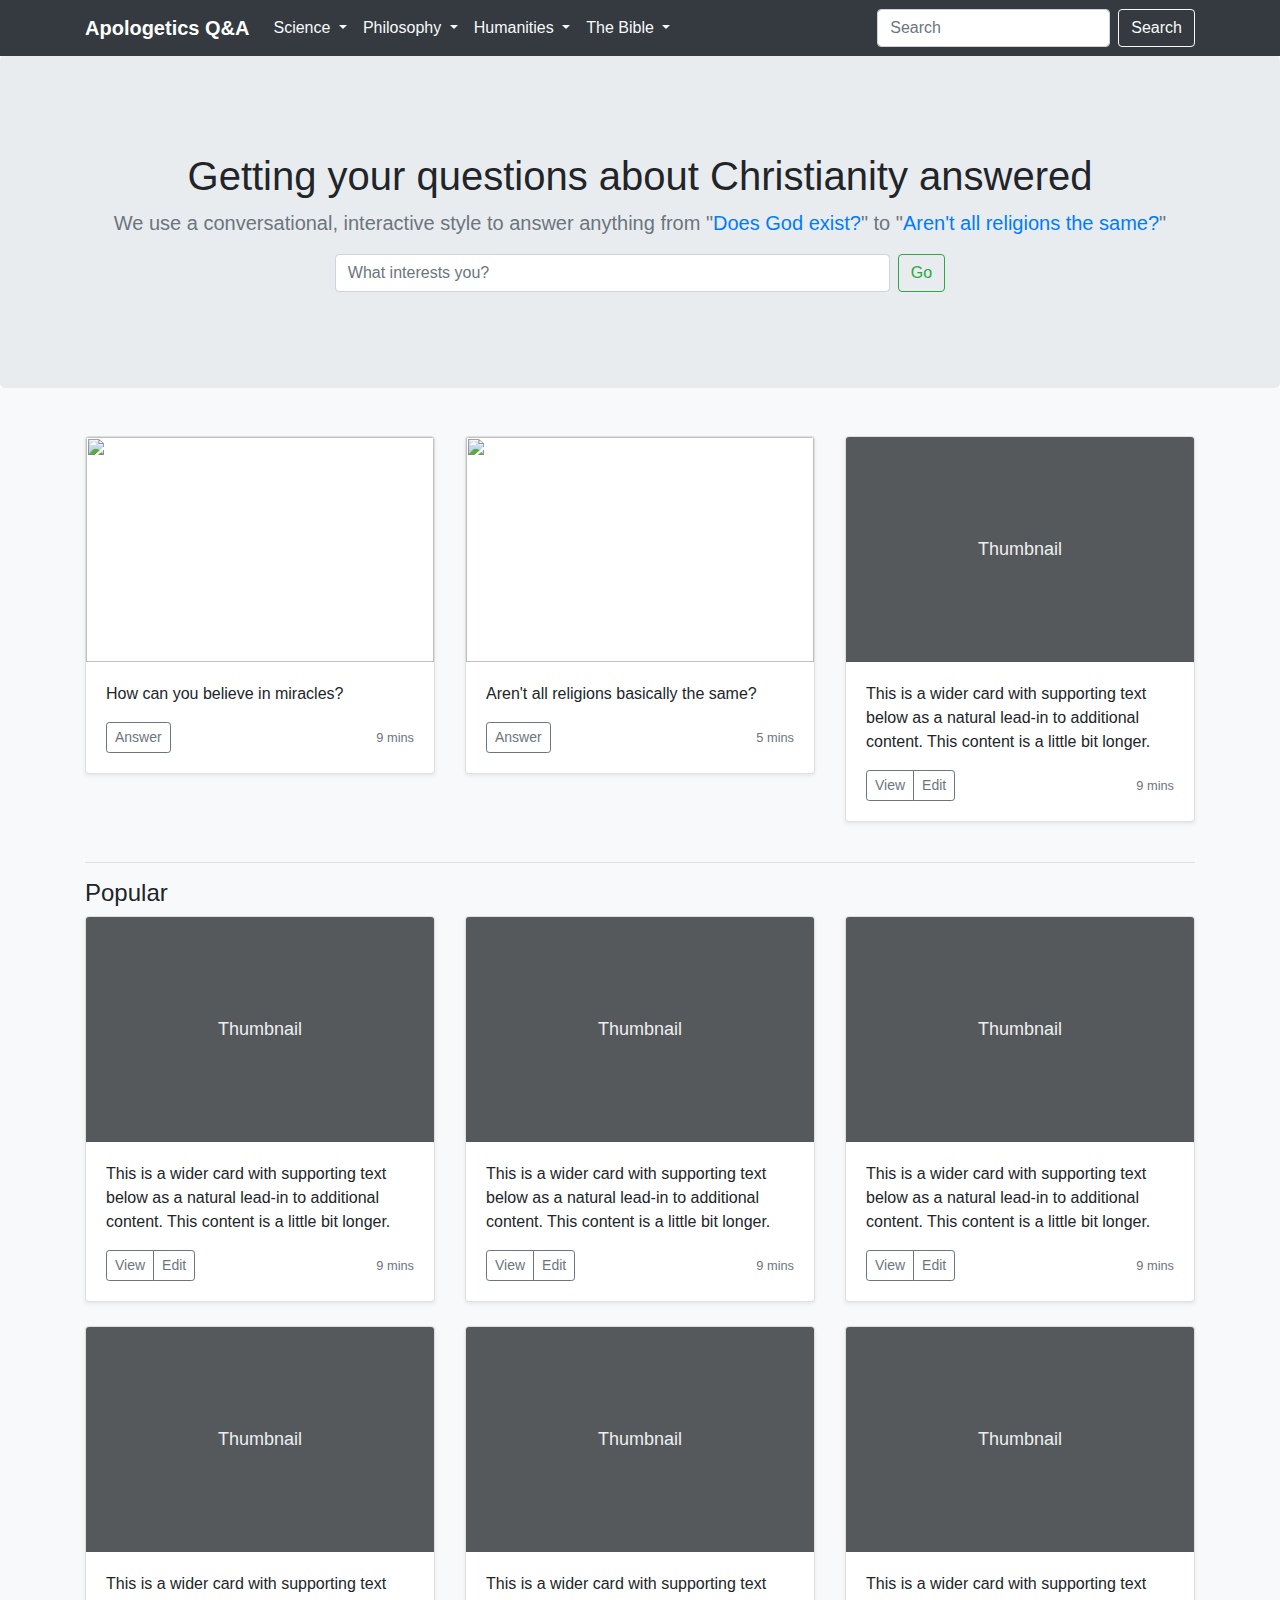
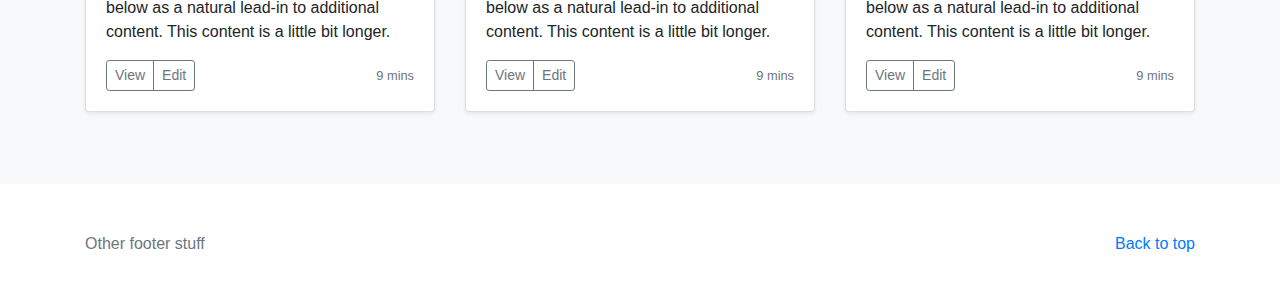
==== index.html @ 5229cbab "Initial commit of sample site" ====
<!doctype html>
<html lang="en">
  <head>
    <meta charset="utf-8">
    <meta name="viewport" content="width=device-width, initial-scale=1, shrink-to-fit=no">
    <meta name="description" content="">
    <title>Apologetics Q&A</title>

    <!-- Bootstrap stuff -->
    <link rel="stylesheet" href="https://stackpath.bootstrapcdn.com/bootstrap/4.5.2/css/bootstrap.min.css" integrity="sha384-JcKb8q3iqJ61gNV9KGb8thSsNjpSL0n8PARn9HuZOnIxN0hoP+VmmDGMN5t9UJ0Z" crossorigin="anonymous">
    <script src="https://code.jquery.com/jquery-3.5.1.slim.min.js" integrity="sha384-DfXdz2htPH0lsSSs5nCTpuj/zy4C+OGpamoFVy38MVBnE+IbbVYUew+OrCXaRkfj" crossorigin="anonymous"></script>
    <script src="https://cdn.jsdelivr.net/npm/popper.js@1.16.1/dist/umd/popper.min.js" integrity="sha384-9/reFTGAW83EW2RDu2S0VKaIzap3H66lZH81PoYlFhbGU+6BZp6G7niu735Sk7lN" crossorigin="anonymous"></script>
    <script src="https://stackpath.bootstrapcdn.com/bootstrap/4.5.2/js/bootstrap.min.js" integrity="sha384-B4gt1jrGC7Jh4AgTPSdUtOBvfO8shuf57BaghqFfPlYxofvL8/KUEfYiJOMMV+rV" crossorigin="anonymous"></script>

    <!-- Custom styles for this template -->
    <link href="styles.css" rel="stylesheet">
  </head>
  <body>
    <header>

      <div class="navbar navbar-expand-lg navbar-dark bg-dark shadow-sm">
        <div class="container d-flex justify-content-between">
          <a href="#" class="navbar-brand d-flex align-items-center">
            <strong>Apologetics Q&A</strong>
          </a>
					<button class="navbar-toggler" type="button" data-toggle="collapse" data-target="#navbarSupportedContent" aria-controls="navbarSupportedContent" aria-expanded="false" aria-label="Toggle navigation">
						<span class="navbar-toggler-icon"></span>
					</button>

					<div class="collapse navbar-collapse" id="navbarSupportedContent">
						<ul class="navbar-nav mr-auto">
							<li class="nav-item dropdown">
								<a class="nav-link dropdown-toggle text-light" href="#" id="navbarDropdown" role="button" data-toggle="dropdown" aria-haspopup="true" aria-expanded="false">
									Science
								</a>
								<div class="dropdown-menu" aria-labelledby="navbarDropdown">
									<a class="dropdown-item" href="#">How can you know a God that you can't detect through the 5 sense?</a>
									<a class="dropdown-item" href="#">Isn't God just a god of the gaps to fill what science hasn't figured out yet?</a>
									<a class="dropdown-item" href="miracles.html">How can you believe in miracles?</a>
								</div>
							</li>

							<li class="nav-item dropdown">
								<a class="nav-link dropdown-toggle text-light" href="#" id="navbarDropdown" role="button" data-toggle="dropdown" aria-haspopup="true" aria-expanded="false">
									Philosophy
								</a>
								<div class="dropdown-menu" aria-labelledby="navbarDropdown">
									<a class="dropdown-item" href="#">What is the Kalam Cosmological argument for the existence of God?</a>
									<a class="dropdown-item" href="#">If God made everything, who made God?</a>
									<a class="dropdown-item" href="#">Aren't all relgions basically the same?</a>
								</div>
							</li>

							<li class="nav-item dropdown">
								<a class="nav-link dropdown-toggle text-light" href="#" id="navbarDropdown" role="button" data-toggle="dropdown" aria-haspopup="true" aria-expanded="false">
									Humanities
								</a>
								<div class="dropdown-menu" aria-labelledby="navbarDropdown">
									<a class="dropdown-item" href="#">Aren't all relgions basically the same?</a>
								</div>
							</li>

							<li class="nav-item dropdown">
								<a class="nav-link dropdown-toggle text-light" href="#" id="navbarDropdown" role="button" data-toggle="dropdown" aria-haspopup="true" aria-expanded="false">
									The Bible
								</a>
								<div class="dropdown-menu" aria-labelledby="navbarDropdown">
									<a class="dropdown-item" href="#">Aren't all relgions basically the same?</a>
								</div>
							</li>

						</ul>
						<form class="form-inline my-2 my-lg-0">
							<input class="form-control mr-sm-2" type="search" placeholder="Search" aria-label="Search">
							<button class="btn btn-outline-light my-2 my-sm-0" type="submit">Search</button>
						</form>
					</div>

        </div>
      </div>

    </header>

<main role="main">

  <section class="jumbotron text-center position-relative">
    <div class="container">
      <h1>Getting your questions about Christianity answered</h1>
      <p class="lead text-muted">
        We use a conversational, interactive style to answer anything from
        "<a href="#">Does God exist?</a>" to "<a href="#">Aren't all religions the same?</a>"
      </p>
      <p>
        <form class="d-flex justify-content-center form-inline mx-auto">
          <input class="form-control mr-sm-2 w-50" type="search" placeholder="What interests you?" aria-label="Search">
          <button class="btn btn-outline-success my-2 my-sm-0" type="submit">Go</button>
        </form>
      </p>
    </div>
  </section>

  <div class="album py-5 bg-light">
    <div class="container">

      <div class="row">
        <div class="col-md-4">
          <div class="card mb-4 shadow-sm">
            <img class="card-img-top" width="100%" height="225" role="img" src="Miracles-splash.png" />

            <div class="card-body">
              <p class="card-text">How can you believe in miracles?</p>
              <div class="d-flex justify-content-between align-items-center">
                <button type="button" class="btn btn-sm btn-outline-secondary">Answer</button>
                <small class="text-muted">9 mins</small>
              </div>
            </div>
          </div>
        </div>

        <div class="col-md-4">
          <div class="card mb-4 shadow-sm">
            <img class="card-img-top" width="100%" height="225" role="img" src="All-religions-the-same-splash.png" />

            <div class="card-body">
              <p class="card-text">Aren't all religions basically the same?</p>
              <div class="d-flex justify-content-between align-items-center">
                <button type="button" class="btn btn-sm btn-outline-secondary">Answer</button>
                <small class="text-muted">5 mins</small>
              </div>
            </div>
          </div>
        </div>

        <div class="col-md-4">
          <div class="card mb-4 shadow-sm">
            <svg class="bd-placeholder-img card-img-top" width="100%" height="225" xmlns="http://www.w3.org/2000/svg" preserveAspectRatio="xMidYMid slice" focusable="false" role="img" aria-label="Placeholder: Thumbnail"><title>Placeholder</title><rect width="100%" height="100%" fill="#55595c"/><text x="50%" y="50%" fill="#eceeef" dy=".3em">Thumbnail</text></svg>
            <div class="card-body">
              <p class="card-text">This is a wider card with supporting text below as a natural lead-in to additional content. This content is a little bit longer.</p>
              <div class="d-flex justify-content-between align-items-center">
                <div class="btn-group">
                  <button type="button" class="btn btn-sm btn-outline-secondary">View</button>
                  <button type="button" class="btn btn-sm btn-outline-secondary">Edit</button>
                </div>
                <small class="text-muted">9 mins</small>
              </div>
            </div>
          </div>
        </div>

        <div class="col-md-12">
          <hr />
          <h4>Popular</h4>
        </div>

        <div class="col-md-4">
          <div class="card mb-4 shadow-sm">
            <svg class="bd-placeholder-img card-img-top" width="100%" height="225" xmlns="http://www.w3.org/2000/svg" preserveAspectRatio="xMidYMid slice" focusable="false" role="img" aria-label="Placeholder: Thumbnail"><title>Placeholder</title><rect width="100%" height="100%" fill="#55595c"/><text x="50%" y="50%" fill="#eceeef" dy=".3em">Thumbnail</text></svg>
            <div class="card-body">
              <p class="card-text">This is a wider card with supporting text below as a natural lead-in to additional content. This content is a little bit longer.</p>
              <div class="d-flex justify-content-between align-items-center">
                <div class="btn-group">
                  <button type="button" class="btn btn-sm btn-outline-secondary">View</button>
                  <button type="button" class="btn btn-sm btn-outline-secondary">Edit</button>
                </div>
                <small class="text-muted">9 mins</small>
              </div>
            </div>
          </div>
        </div>
        <div class="col-md-4">
          <div class="card mb-4 shadow-sm">
            <svg class="bd-placeholder-img card-img-top" width="100%" height="225" xmlns="http://www.w3.org/2000/svg" preserveAspectRatio="xMidYMid slice" focusable="false" role="img" aria-label="Placeholder: Thumbnail"><title>Placeholder</title><rect width="100%" height="100%" fill="#55595c"/><text x="50%" y="50%" fill="#eceeef" dy=".3em">Thumbnail</text></svg>
            <div class="card-body">
              <p class="card-text">This is a wider card with supporting text below as a natural lead-in to additional content. This content is a little bit longer.</p>
              <div class="d-flex justify-content-between align-items-center">
                <div class="btn-group">
                  <button type="button" class="btn btn-sm btn-outline-secondary">View</button>
                  <button type="button" class="btn btn-sm btn-outline-secondary">Edit</button>
                </div>
                <small class="text-muted">9 mins</small>
              </div>
            </div>
          </div>
        </div>
        <div class="col-md-4">
          <div class="card mb-4 shadow-sm">
            <svg class="bd-placeholder-img card-img-top" width="100%" height="225" xmlns="http://www.w3.org/2000/svg" preserveAspectRatio="xMidYMid slice" focusable="false" role="img" aria-label="Placeholder: Thumbnail"><title>Placeholder</title><rect width="100%" height="100%" fill="#55595c"/><text x="50%" y="50%" fill="#eceeef" dy=".3em">Thumbnail</text></svg>
            <div class="card-body">
              <p class="card-text">This is a wider card with supporting text below as a natural lead-in to additional content. This content is a little bit longer.</p>
              <div class="d-flex justify-content-between align-items-center">
                <div class="btn-group">
                  <button type="button" class="btn btn-sm btn-outline-secondary">View</button>
                  <button type="button" class="btn btn-sm btn-outline-secondary">Edit</button>
                </div>
                <small class="text-muted">9 mins</small>
              </div>
            </div>
          </div>
        </div>

        <div class="col-md-4">
          <div class="card mb-4 shadow-sm">
            <svg class="bd-placeholder-img card-img-top" width="100%" height="225" xmlns="http://www.w3.org/2000/svg" preserveAspectRatio="xMidYMid slice" focusable="false" role="img" aria-label="Placeholder: Thumbnail"><title>Placeholder</title><rect width="100%" height="100%" fill="#55595c"/><text x="50%" y="50%" fill="#eceeef" dy=".3em">Thumbnail</text></svg>
            <div class="card-body">
              <p class="card-text">This is a wider card with supporting text below as a natural lead-in to additional content. This content is a little bit longer.</p>
              <div class="d-flex justify-content-between align-items-center">
                <div class="btn-group">
                  <button type="button" class="btn btn-sm btn-outline-secondary">View</button>
                  <button type="button" class="btn btn-sm btn-outline-secondary">Edit</button>
                </div>
                <small class="text-muted">9 mins</small>
              </div>
            </div>
          </div>
        </div>
        <div class="col-md-4">
          <div class="card mb-4 shadow-sm">
            <svg class="bd-placeholder-img card-img-top" width="100%" height="225" xmlns="http://www.w3.org/2000/svg" preserveAspectRatio="xMidYMid slice" focusable="false" role="img" aria-label="Placeholder: Thumbnail"><title>Placeholder</title><rect width="100%" height="100%" fill="#55595c"/><text x="50%" y="50%" fill="#eceeef" dy=".3em">Thumbnail</text></svg>
            <div class="card-body">
              <p class="card-text">This is a wider card with supporting text below as a natural lead-in to additional content. This content is a little bit longer.</p>
              <div class="d-flex justify-content-between align-items-center">
                <div class="btn-group">
                  <button type="button" class="btn btn-sm btn-outline-secondary">View</button>
                  <button type="button" class="btn btn-sm btn-outline-secondary">Edit</button>
                </div>
                <small class="text-muted">9 mins</small>
              </div>
            </div>
          </div>
        </div>
        <div class="col-md-4">
          <div class="card mb-4 shadow-sm">
            <svg class="bd-placeholder-img card-img-top" width="100%" height="225" xmlns="http://www.w3.org/2000/svg" preserveAspectRatio="xMidYMid slice" focusable="false" role="img" aria-label="Placeholder: Thumbnail"><title>Placeholder</title><rect width="100%" height="100%" fill="#55595c"/><text x="50%" y="50%" fill="#eceeef" dy=".3em">Thumbnail</text></svg>
            <div class="card-body">
              <p class="card-text">This is a wider card with supporting text below as a natural lead-in to additional content. This content is a little bit longer.</p>
              <div class="d-flex justify-content-between align-items-center">
                <div class="btn-group">
                  <button type="button" class="btn btn-sm btn-outline-secondary">View</button>
                  <button type="button" class="btn btn-sm btn-outline-secondary">Edit</button>
                </div>
                <small class="text-muted">9 mins</small>
              </div>
            </div>
          </div>
        </div>
      </div>
    </div>
  </div>

</main>

<footer class="text-muted">
  <div class="container">
    <p class="float-right">
      <a href="#">Back to top</a>
    </p>
    <p>Other footer stuff</p>
  </div>
</footer>
</html>
---- styles.css ----
#titleVideo {
  object-fit: cover;
  width: 100%;
  top: 0;
  left: 0;
  z-index: -100;
  overflow: hidden;
  opacity: 0.4;
}

.question-content {
  padding: 1.25rem;
}

.bd-placeholder-img {
  font-size: 1.125rem;
  text-anchor: middle;
  -webkit-user-select: none;
  -moz-user-select: none;
  -ms-user-select: none;
  user-select: none;
}

@media (min-width: 768px) {
  .bd-placeholder-img-lg {
    font-size: 3.5rem;
  }
}

body {
  background: url("https://images.unsplash.com/photo-1561502185-19e305e55207?ixlib=rb-1.2.1&ixid=eyJhcHBfaWQiOjEyMDd9&auto=format&fit=crop&w=1950&q=80") no-repeat center center fixed;
  background-size: cover;
}

.jumbotron {
  padding-top: 3rem;
  padding-bottom: 3rem;
  margin-bottom: 0;
  background-image: url("https://images.unsplash.com/photo-1561502185-19e305e55207?ixlib=rb-1.2.1&ixid=eyJhcHBfaWQiOjEyMDd9&auto=format&fit=crop&w=1950&q=80");
  background-size: 2000px 1500px;
  background-position: center top -400px;
  /* background-image: url("marc-olivier-jodoin-TStNU7H4UEE-unsplash.jpg"); */
  /* background-image: url("Miracles-splash.png"); */
  /* background: rgba(250, 250, 250, 0.9); */
}
@media (min-width: 768px) {
  .jumbotron {
    padding-top: 6rem;
    padding-bottom: 6rem;
  }
}

.jumbotron p:last-child {
  margin-bottom: 0;
}

.jumbotron h1 {
  font-weight: 300;
}

footer {
  padding-top: 3rem;
  padding-bottom: 3rem;
}

footer p {
  margin-bottom: .25rem;
}
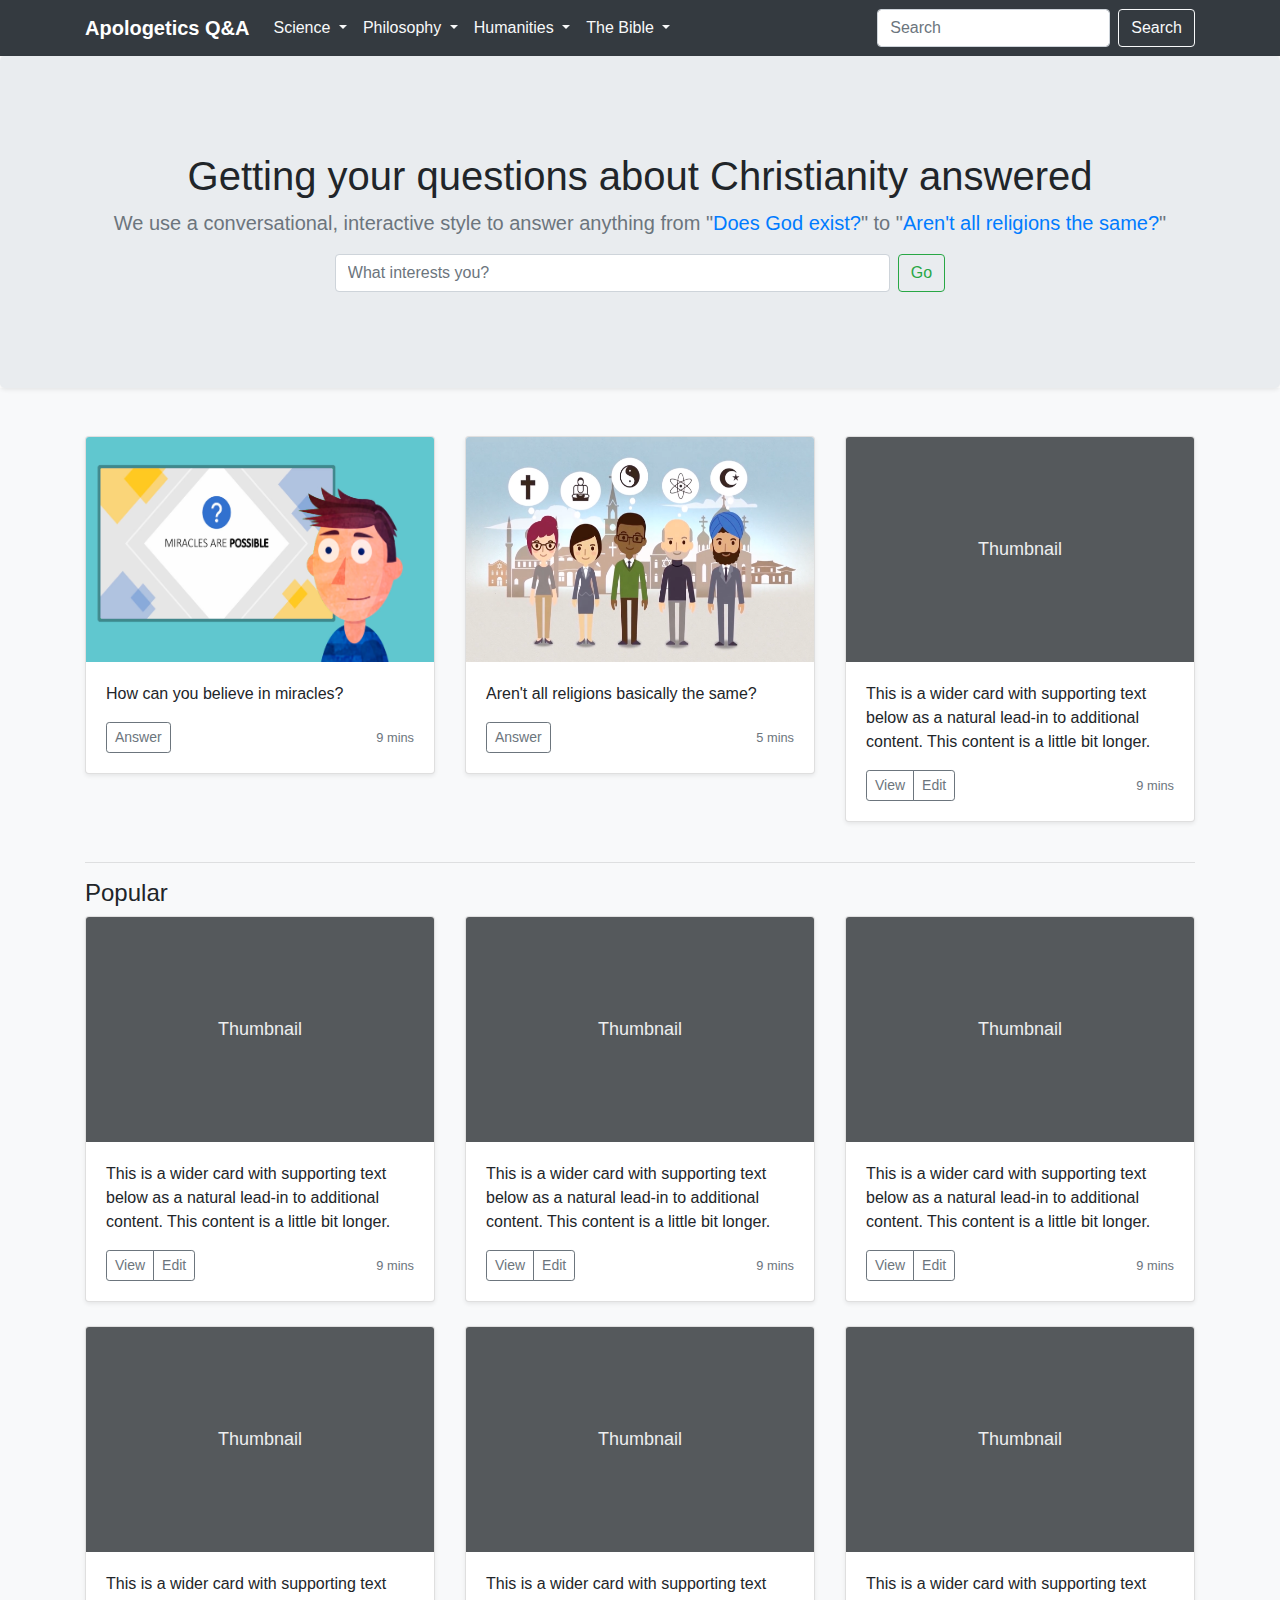
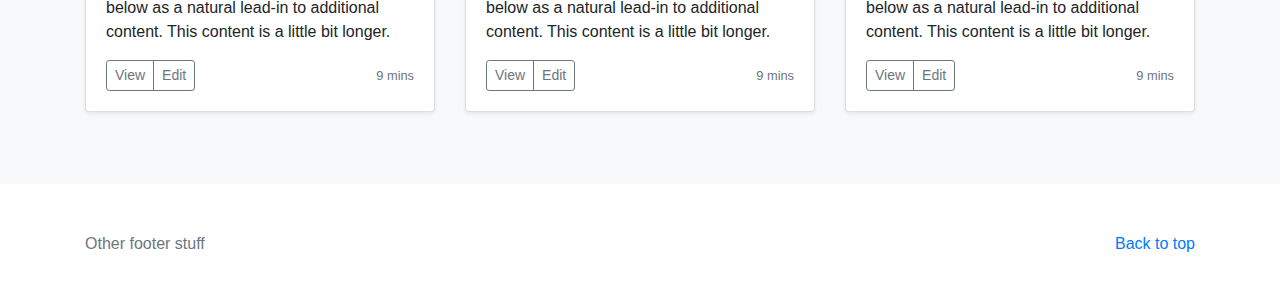
==== commit 9954ba89: "Add some more sample stuff" ====
--- a/index.html
+++ b/index.html
@@ -20,7 +20,7 @@
 
       <div class="navbar navbar-expand-lg navbar-dark bg-dark shadow-sm">
         <div class="container d-flex justify-content-between">
-          <a href="#" class="navbar-brand d-flex align-items-center">
+          <a href="" class="navbar-brand d-flex align-items-center">
             <strong>Apologetics Q&A</strong>
           </a>
 					<button class="navbar-toggler" type="button" data-toggle="collapse" data-target="#navbarSupportedContent" aria-controls="navbarSupportedContent" aria-expanded="false" aria-label="Toggle navigation">
@@ -83,7 +83,7 @@
 
 <main role="main">
 
-  <section class="jumbotron text-center position-relative">
+  <section class="jumbotron text-center position-relative shadow-sm">
     <div class="container">
       <h1>Getting your questions about Christianity answered</h1>
       <p class="lead text-muted">
--- a/styles.css
+++ b/styles.css
@@ -11,6 +11,12 @@
 .question-content {
   padding: 1.25rem;
 }
+
+/*
+.question-followup {
+  padding: 1.25rem;
+}
+*/
 
 .bd-placeholder-img {
   font-size: 1.125rem;
